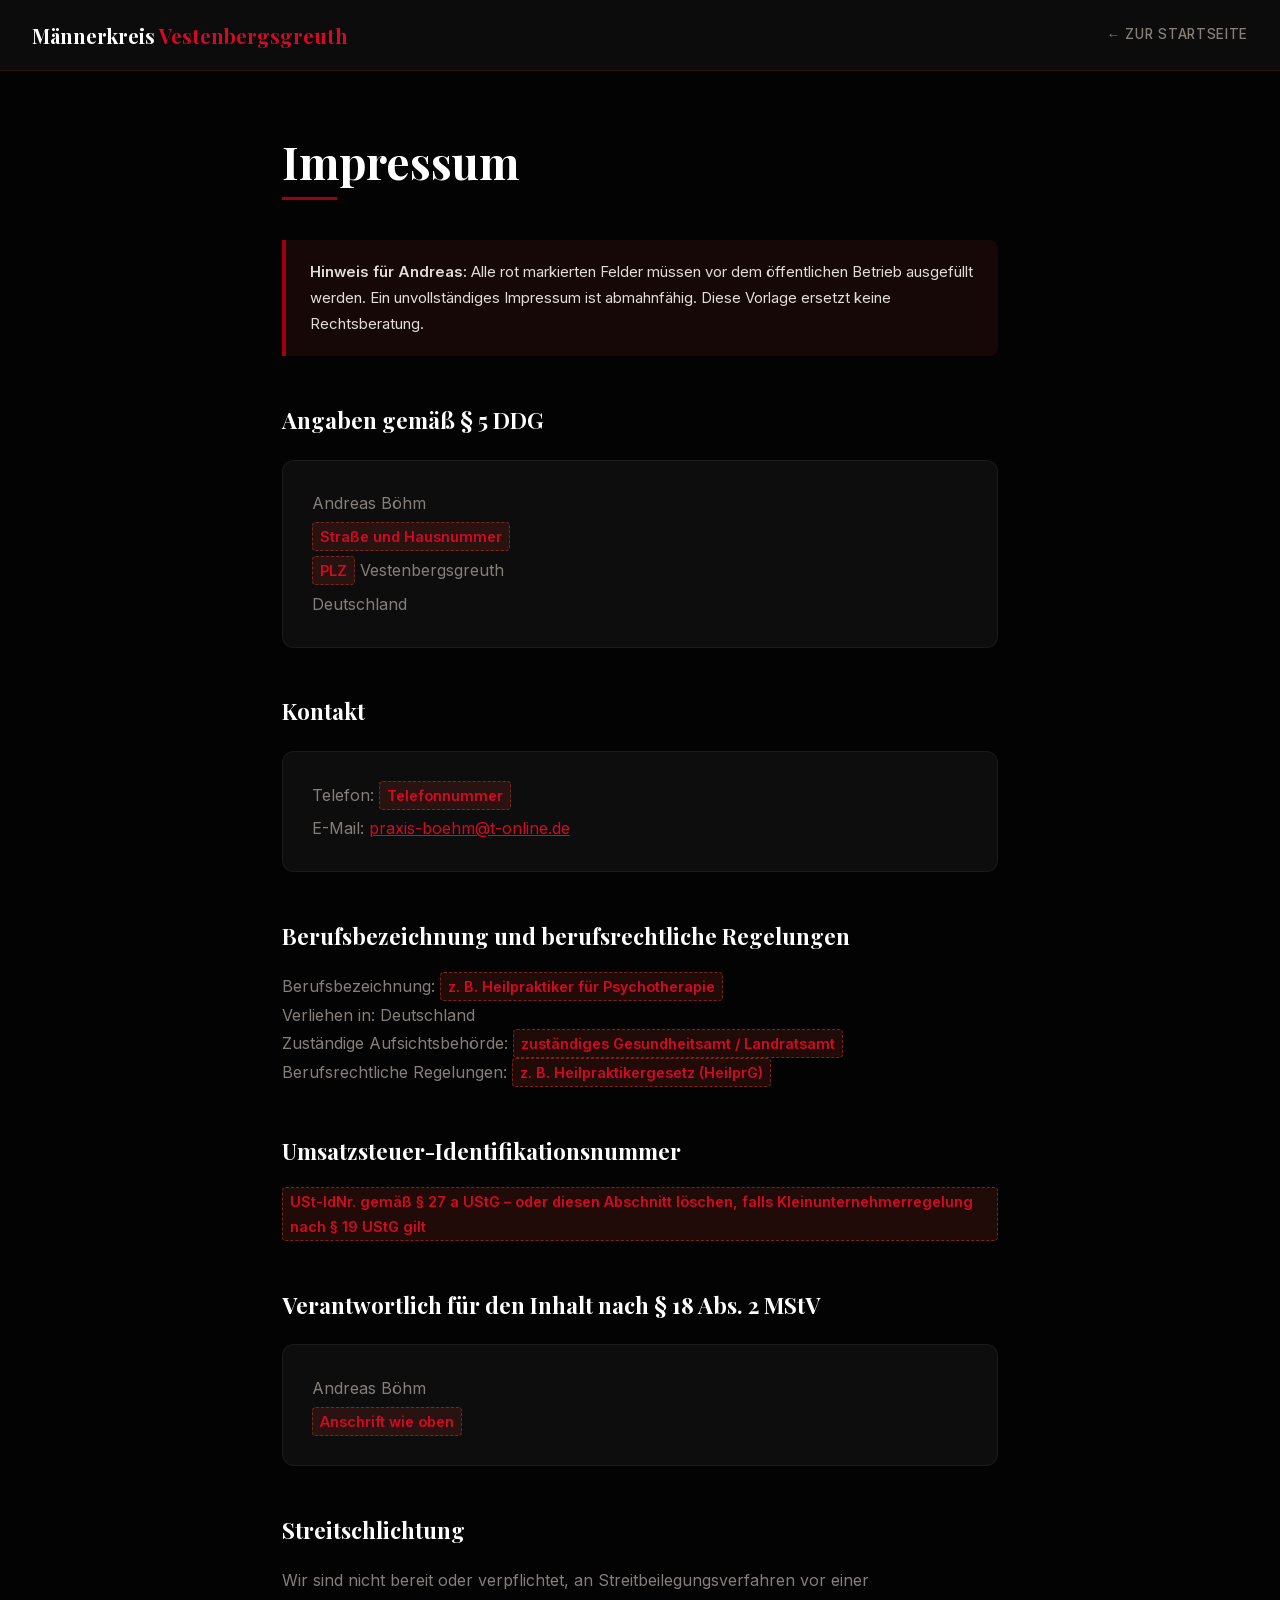
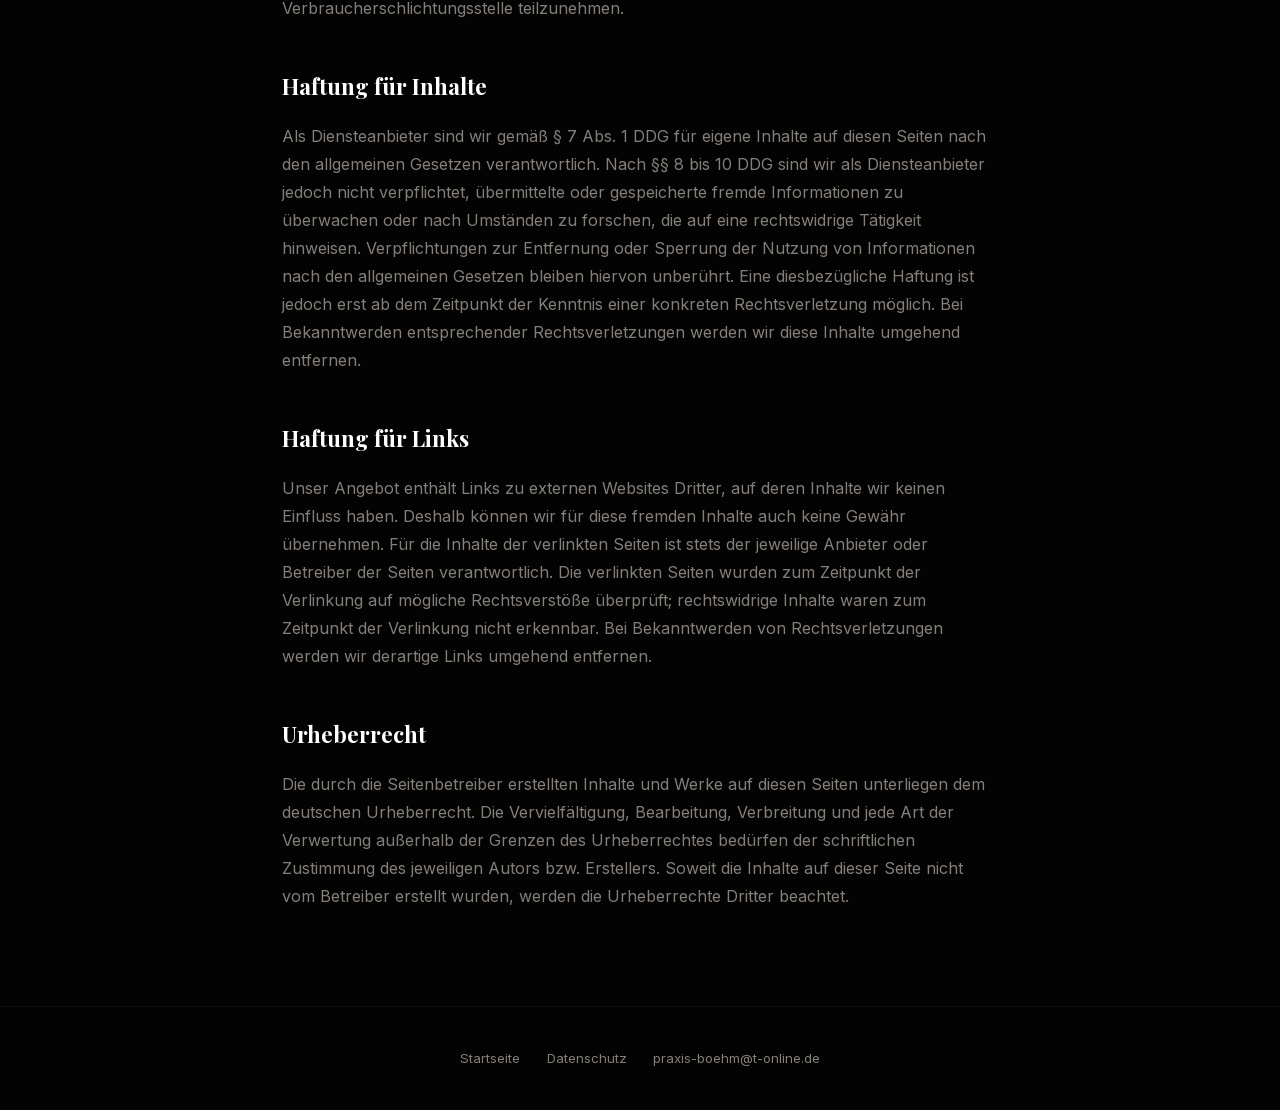
==== impressum.html @ dda54389 "Landingpage als statische Seite ohne externe Abhängigkeiten Nachbau der bei Manus gehosteten Seite m" ====
<!doctype html>
<html lang="de">
  <head>
    <meta charset="UTF-8" />
    <meta name="viewport" content="width=device-width, initial-scale=1.0" />
    <title>Impressum – Männerkreis Vestenbergsgreuth</title>
    <meta name="description" content="Impressum und Anbieterkennzeichnung des Männerkreis Vestenbergsgreuth." />
    <meta name="robots" content="noindex, follow" />
    <link rel="icon" type="image/svg+xml" href="favicon.svg" />
    <link rel="stylesheet" href="assets/fonts.css" />
    <link rel="stylesheet" href="assets/legal.css" />
  </head>
  <body>
    <nav class="legal-nav">
      <a class="legal-brand" href="index.html">Männerkreis <span>Vestenbergsgreuth</span></a>
      <a class="legal-back" href="index.html">← Zur Startseite</a>
    </nav>

    <main class="legal-main">
      <h1>Impressum</h1>
      <div class="legal-rule"></div>

      <div class="legal-note">
        <p><strong>Hinweis für Andreas:</strong> Alle rot markierten Felder müssen vor dem
        öffentlichen Betrieb ausgefüllt werden. Ein unvollständiges Impressum ist
        abmahnfähig. Diese Vorlage ersetzt keine Rechtsberatung.</p>
      </div>

      <h2>Angaben gemäß § 5 DDG</h2>
      <div class="legal-card">
        <p>Andreas Böhm</p>
        <p><span class="todo">Straße und Hausnummer</span></p>
        <p><span class="todo">PLZ</span> Vestenbergsgreuth</p>
        <p>Deutschland</p>
      </div>

      <h2>Kontakt</h2>
      <div class="legal-card">
        <p>Telefon: <span class="todo">Telefonnummer</span></p>
        <p>E-Mail: <a href="mailto:praxis-boehm@t-online.de">praxis-boehm@t-online.de</a></p>
      </div>

      <h2>Berufsbezeichnung und berufsrechtliche Regelungen</h2>
      <p>
        Berufsbezeichnung: <span class="todo">z. B. Heilpraktiker für Psychotherapie</span><br />
        Verliehen in: Deutschland<br />
        Zuständige Aufsichtsbehörde: <span class="todo">zuständiges Gesundheitsamt / Landratsamt</span><br />
        Berufsrechtliche Regelungen: <span class="todo">z. B. Heilpraktikergesetz (HeilprG)</span>
      </p>

      <h2>Umsatzsteuer-Identifikationsnummer</h2>
      <p>
        <span class="todo">USt-IdNr. gemäß § 27 a UStG – oder diesen Abschnitt löschen,
        falls Kleinunternehmerregelung nach § 19 UStG gilt</span>
      </p>

      <h2>Verantwortlich für den Inhalt nach § 18 Abs. 2 MStV</h2>
      <div class="legal-card">
        <p>Andreas Böhm</p>
        <p><span class="todo">Anschrift wie oben</span></p>
      </div>

      <h2>Streitschlichtung</h2>
      <p>
        Wir sind nicht bereit oder verpflichtet, an Streitbeilegungsverfahren vor einer
        Verbraucherschlichtungsstelle teilzunehmen.
      </p>

      <h2>Haftung für Inhalte</h2>
      <p>
        Als Diensteanbieter sind wir gemäß § 7 Abs. 1 DDG für eigene Inhalte auf diesen Seiten
        nach den allgemeinen Gesetzen verantwortlich. Nach §§ 8 bis 10 DDG sind wir als
        Diensteanbieter jedoch nicht verpflichtet, übermittelte oder gespeicherte fremde
        Informationen zu überwachen oder nach Umständen zu forschen, die auf eine rechtswidrige
        Tätigkeit hinweisen. Verpflichtungen zur Entfernung oder Sperrung der Nutzung von
        Informationen nach den allgemeinen Gesetzen bleiben hiervon unberührt. Eine
        diesbezügliche Haftung ist jedoch erst ab dem Zeitpunkt der Kenntnis einer konkreten
        Rechtsverletzung möglich. Bei Bekanntwerden entsprechender Rechtsverletzungen werden wir
        diese Inhalte umgehend entfernen.
      </p>

      <h2>Haftung für Links</h2>
      <p>
        Unser Angebot enthält Links zu externen Websites Dritter, auf deren Inhalte wir keinen
        Einfluss haben. Deshalb können wir für diese fremden Inhalte auch keine Gewähr
        übernehmen. Für die Inhalte der verlinkten Seiten ist stets der jeweilige Anbieter oder
        Betreiber der Seiten verantwortlich. Die verlinkten Seiten wurden zum Zeitpunkt der
        Verlinkung auf mögliche Rechtsverstöße überprüft; rechtswidrige Inhalte waren zum
        Zeitpunkt der Verlinkung nicht erkennbar. Bei Bekanntwerden von Rechtsverletzungen
        werden wir derartige Links umgehend entfernen.
      </p>

      <h2>Urheberrecht</h2>
      <p>
        Die durch die Seitenbetreiber erstellten Inhalte und Werke auf diesen Seiten unterliegen
        dem deutschen Urheberrecht. Die Vervielfältigung, Bearbeitung, Verbreitung und jede Art
        der Verwertung außerhalb der Grenzen des Urheberrechtes bedürfen der schriftlichen
        Zustimmung des jeweiligen Autors bzw. Erstellers. Soweit die Inhalte auf dieser Seite
        nicht vom Betreiber erstellt wurden, werden die Urheberrechte Dritter beachtet.
      </p>
    </main>

    <footer class="legal-footer">
      <a href="index.html">Startseite</a>
      <a href="datenschutz.html">Datenschutz</a>
      <a href="mailto:praxis-boehm@t-online.de">praxis-boehm@t-online.de</a>
    </footer>
  </body>
</html>
---- assets/fonts.css ----
/* ---------------------------------------------------------------------------
   Selbst gehostete Schriften (Playfair Display, Inter) – SIL Open Font License.
   Lokal ausgeliefert, damit beim Seitenaufruf keine Verbindung zu Google-Servern
   entsteht und keine Besucher-IP an Dritte übertragen wird (DSGVO Art. 6).
   Enthalten sind die Subsets latin und latin-ext.
--------------------------------------------------------------------------- */

/* latin-ext */
@font-face {
  font-family: 'Inter';
  font-style: normal;
  font-weight: 300;
  font-display: swap;
  src: url(fonts/inter-normal-ext.woff2) format('woff2');
  unicode-range: U+0100-02BA, U+02BD-02C5, U+02C7-02CC, U+02CE-02D7, U+02DD-02FF, U+0304, U+0308, U+0329, U+1D00-1DBF, U+1E00-1E9F, U+1EF2-1EFF, U+2020, U+20A0-20AB, U+20AD-20C0, U+2113, U+2C60-2C7F, U+A720-A7FF;
}

/* latin */
@font-face {
  font-family: 'Inter';
  font-style: normal;
  font-weight: 300;
  font-display: swap;
  src: url(fonts/inter-normal.woff2) format('woff2');
  unicode-range: U+0000-00FF, U+0131, U+0152-0153, U+02BB-02BC, U+02C6, U+02DA, U+02DC, U+0304, U+0308, U+0329, U+2000-206F, U+20AC, U+2122, U+2191, U+2193, U+2212, U+2215, U+FEFF, U+FFFD;
}

/* latin-ext */
@font-face {
  font-family: 'Inter';
  font-style: normal;
  font-weight: 400;
  font-display: swap;
  src: url(fonts/inter-normal-ext.woff2) format('woff2');
  unicode-range: U+0100-02BA, U+02BD-02C5, U+02C7-02CC, U+02CE-02D7, U+02DD-02FF, U+0304, U+0308, U+0329, U+1D00-1DBF, U+1E00-1E9F, U+1EF2-1EFF, U+2020, U+20A0-20AB, U+20AD-20C0, U+2113, U+2C60-2C7F, U+A720-A7FF;
}

/* latin */
@font-face {
  font-family: 'Inter';
  font-style: normal;
  font-weight: 400;
  font-display: swap;
  src: url(fonts/inter-normal.woff2) format('woff2');
  unicode-range: U+0000-00FF, U+0131, U+0152-0153, U+02BB-02BC, U+02C6, U+02DA, U+02DC, U+0304, U+0308, U+0329, U+2000-206F, U+20AC, U+2122, U+2191, U+2193, U+2212, U+2215, U+FEFF, U+FFFD;
}

/* latin-ext */
@font-face {
  font-family: 'Inter';
  font-style: normal;
  font-weight: 500;
  font-display: swap;
  src: url(fonts/inter-normal-ext.woff2) format('woff2');
  unicode-range: U+0100-02BA, U+02BD-02C5, U+02C7-02CC, U+02CE-02D7, U+02DD-02FF, U+0304, U+0308, U+0329, U+1D00-1DBF, U+1E00-1E9F, U+1EF2-1EFF, U+2020, U+20A0-20AB, U+20AD-20C0, U+2113, U+2C60-2C7F, U+A720-A7FF;
}

/* latin */
@font-face {
  font-family: 'Inter';
  font-style: normal;
  font-weight: 500;
  font-display: swap;
  src: url(fonts/inter-normal.woff2) format('woff2');
  unicode-range: U+0000-00FF, U+0131, U+0152-0153, U+02BB-02BC, U+02C6, U+02DA, U+02DC, U+0304, U+0308, U+0329, U+2000-206F, U+20AC, U+2122, U+2191, U+2193, U+2212, U+2215, U+FEFF, U+FFFD;
}

/* latin-ext */
@font-face {
  font-family: 'Inter';
  font-style: normal;
  font-weight: 600;
  font-display: swap;
  src: url(fonts/inter-normal-ext.woff2) format('woff2');
  unicode-range: U+0100-02BA, U+02BD-02C5, U+02C7-02CC, U+02CE-02D7, U+02DD-02FF, U+0304, U+0308, U+0329, U+1D00-1DBF, U+1E00-1E9F, U+1EF2-1EFF, U+2020, U+20A0-20AB, U+20AD-20C0, U+2113, U+2C60-2C7F, U+A720-A7FF;
}

/* latin */
@font-face {
  font-family: 'Inter';
  font-style: normal;
  font-weight: 600;
  font-display: swap;
  src: url(fonts/inter-normal.woff2) format('woff2');
  unicode-range: U+0000-00FF, U+0131, U+0152-0153, U+02BB-02BC, U+02C6, U+02DA, U+02DC, U+0304, U+0308, U+0329, U+2000-206F, U+20AC, U+2122, U+2191, U+2193, U+2212, U+2215, U+FEFF, U+FFFD;
}

/* latin-ext */
@font-face {
  font-family: 'Playfair Display';
  font-style: italic;
  font-weight: 700;
  font-display: swap;
  src: url(fonts/playfair-display-italic-ext.woff2) format('woff2');
  unicode-range: U+0100-02BA, U+02BD-02C5, U+02C7-02CC, U+02CE-02D7, U+02DD-02FF, U+0304, U+0308, U+0329, U+1D00-1DBF, U+1E00-1E9F, U+1EF2-1EFF, U+2020, U+20A0-20AB, U+20AD-20C0, U+2113, U+2C60-2C7F, U+A720-A7FF;
}

/* latin */
@font-face {
  font-family: 'Playfair Display';
  font-style: italic;
  font-weight: 700;
  font-display: swap;
  src: url(fonts/playfair-display-italic.woff2) format('woff2');
  unicode-range: U+0000-00FF, U+0131, U+0152-0153, U+02BB-02BC, U+02C6, U+02DA, U+02DC, U+0304, U+0308, U+0329, U+2000-206F, U+20AC, U+2122, U+2191, U+2193, U+2212, U+2215, U+FEFF, U+FFFD;
}

/* latin-ext */
@font-face {
  font-family: 'Playfair Display';
  font-style: normal;
  font-weight: 700;
  font-display: swap;
  src: url(fonts/playfair-display-normal-ext.woff2) format('woff2');
  unicode-range: U+0100-02BA, U+02BD-02C5, U+02C7-02CC, U+02CE-02D7, U+02DD-02FF, U+0304, U+0308, U+0329, U+1D00-1DBF, U+1E00-1E9F, U+1EF2-1EFF, U+2020, U+20A0-20AB, U+20AD-20C0, U+2113, U+2C60-2C7F, U+A720-A7FF;
}

/* latin */
@font-face {
  font-family: 'Playfair Display';
  font-style: normal;
  font-weight: 700;
  font-display: swap;
  src: url(fonts/playfair-display-normal.woff2) format('woff2');
  unicode-range: U+0000-00FF, U+0131, U+0152-0153, U+02BB-02BC, U+02C6, U+02DA, U+02DC, U+0304, U+0308, U+0329, U+2000-206F, U+20AC, U+2122, U+2191, U+2193, U+2212, U+2215, U+FEFF, U+FFFD;
}

/* latin-ext */
@font-face {
  font-family: 'Playfair Display';
  font-style: normal;
  font-weight: 900;
  font-display: swap;
  src: url(fonts/playfair-display-normal-ext.woff2) format('woff2');
  unicode-range: U+0100-02BA, U+02BD-02C5, U+02C7-02CC, U+02CE-02D7, U+02DD-02FF, U+0304, U+0308, U+0329, U+1D00-1DBF, U+1E00-1E9F, U+1EF2-1EFF, U+2020, U+20A0-20AB, U+20AD-20C0, U+2113, U+2C60-2C7F, U+A720-A7FF;
}

/* latin */
@font-face {
  font-family: 'Playfair Display';
  font-style: normal;
  font-weight: 900;
  font-display: swap;
  src: url(fonts/playfair-display-normal.woff2) format('woff2');
  unicode-range: U+0000-00FF, U+0131, U+0152-0153, U+02BB-02BC, U+02C6, U+02DA, U+02DC, U+0304, U+0308, U+0329, U+2000-206F, U+20AC, U+2122, U+2191, U+2193, U+2212, U+2215, U+FEFF, U+FFFD;
}
---- assets/legal.css ----
/* ---------------------------------------------------------------------------
   Styling für die Rechtsseiten (Impressum, Datenschutzerklärung).
   Übernimmt Palette und Typografie der Startseite.
--------------------------------------------------------------------------- */
:root {
  --mk-bg:      oklch(0.10 0 0);
  --mk-surface: oklch(0.16 0 0);
  --mk-text:    oklch(0.90 0.01 65);
  --mk-muted:   oklch(0.60 0.01 65);
  --mk-accent:  oklch(0.55 0.22 25);
  --mk-accent-strong: oklch(0.44 0.19 25);
}

* { box-sizing: border-box; }

body {
  margin: 0;
  background: var(--mk-bg);
  color: var(--mk-text);
  font-family: 'Inter', sans-serif;
  font-size: 1rem;
  line-height: 1.75;
  -webkit-font-smoothing: antialiased;
}

.legal-nav {
  position: sticky;
  top: 0;
  z-index: 10;
  display: flex;
  align-items: center;
  justify-content: space-between;
  gap: 1rem;
  flex-wrap: wrap;
  padding: 1.1rem 2rem;
  background: rgba(13, 13, 13, 0.93);
  backdrop-filter: blur(12px);
  border-bottom: 1px solid rgba(192, 57, 43, 0.18);
}
.legal-brand {
  font-family: 'Playfair Display', serif;
  font-size: 1.25rem;
  font-weight: 700;
  color: white;
  text-decoration: none;
}
.legal-brand span { color: var(--mk-accent); }
.legal-back {
  color: var(--mk-muted);
  text-decoration: none;
  font-size: 0.85rem;
  font-weight: 500;
  letter-spacing: 0.05em;
  text-transform: uppercase;
  transition: color 0.3s;
}
.legal-back:hover { color: var(--mk-accent); }

.legal-main { max-width: 780px; margin: 0 auto; padding: 4rem 2rem 5rem; }

.legal-main h1 {
  font-family: 'Playfair Display', serif;
  font-size: clamp(2rem, 5vw, 2.8rem);
  font-weight: 700;
  color: white;
  line-height: 1.2;
  margin: 0 0 0.5rem;
}
.legal-rule { width: 55px; height: 3px; background: var(--mk-accent-strong); margin: 0 0 2.5rem; }

.legal-main h2 {
  font-family: 'Playfair Display', serif;
  font-size: 1.4rem;
  font-weight: 700;
  color: white;
  margin: 2.8rem 0 0.9rem;
}
.legal-main h3 {
  font-size: 1.02rem;
  font-weight: 600;
  color: white;
  margin: 1.8rem 0 0.5rem;
}
.legal-main p, .legal-main li { color: var(--mk-muted); }
.legal-main ul { padding-left: 1.2rem; }
.legal-main li { margin-bottom: 0.4rem; }
.legal-main a { color: var(--mk-accent); text-decoration: underline; }

.legal-card {
  background: var(--mk-surface);
  border: 1px solid rgba(255, 255, 255, 0.06);
  border-radius: 12px;
  padding: 1.5rem 1.8rem;
  margin: 1.2rem 0;
}
.legal-card p { margin: 0.3rem 0; }

/* Deutlich sichtbare Markierung für Angaben, die noch fehlen. */
.todo {
  display: inline-block;
  background: rgba(192, 57, 43, 0.16);
  border: 1px dashed rgba(192, 57, 43, 0.55);
  border-radius: 4px;
  padding: 0.05rem 0.45rem;
  color: var(--mk-accent);
  font-size: 0.9em;
  font-weight: 600;
}

.legal-note {
  background: rgba(192, 57, 43, 0.09);
  border-left: 4px solid var(--mk-accent-strong);
  border-radius: 0 8px 8px 0;
  padding: 1.2rem 1.5rem;
  margin: 2rem 0;
}
.legal-note p { margin: 0; color: var(--mk-text); font-size: 0.93rem; }

.legal-footer {
  border-top: 1px solid rgba(255, 255, 255, 0.05);
  padding: 2.5rem 2rem;
  text-align: center;
  font-size: 0.83rem;
  color: var(--mk-muted);
}
.legal-footer a { color: var(--mk-muted); text-decoration: none; margin: 0 0.7rem; transition: color 0.3s; }
.legal-footer a:hover { color: var(--mk-accent); }
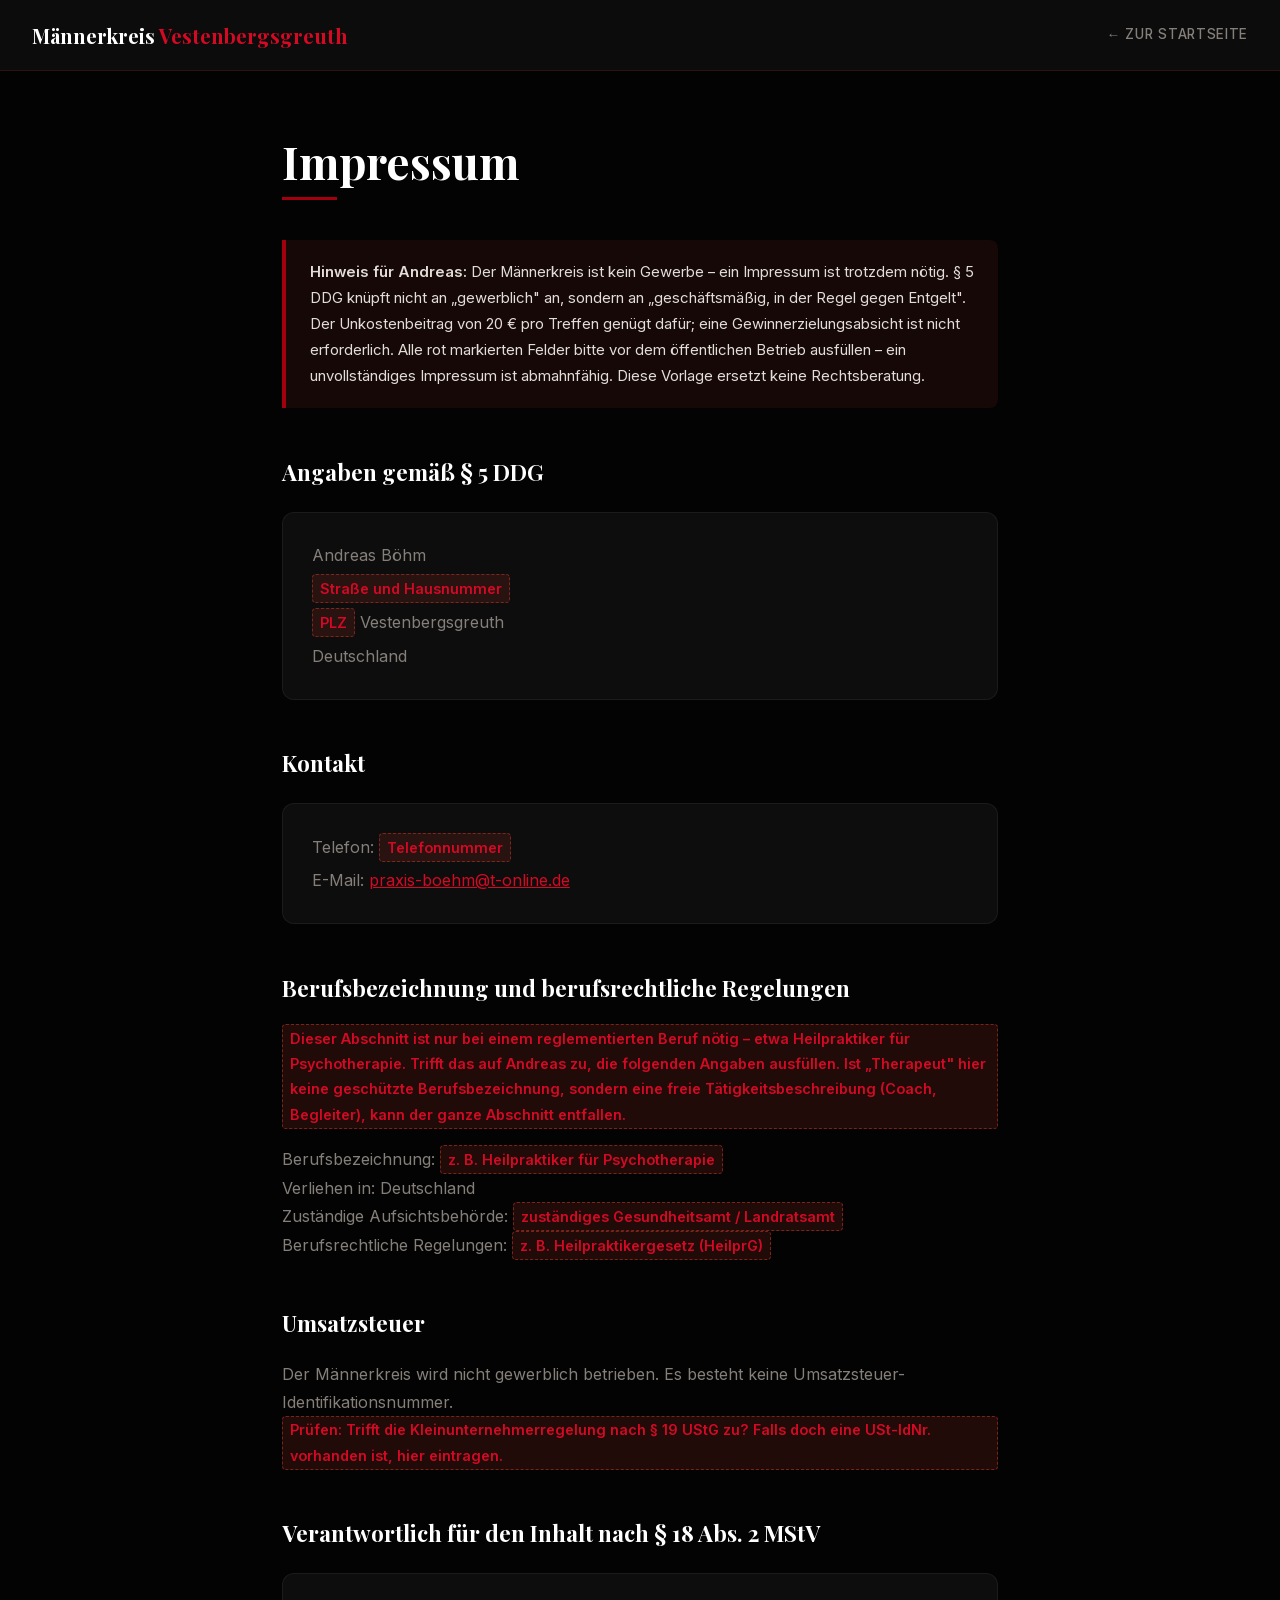
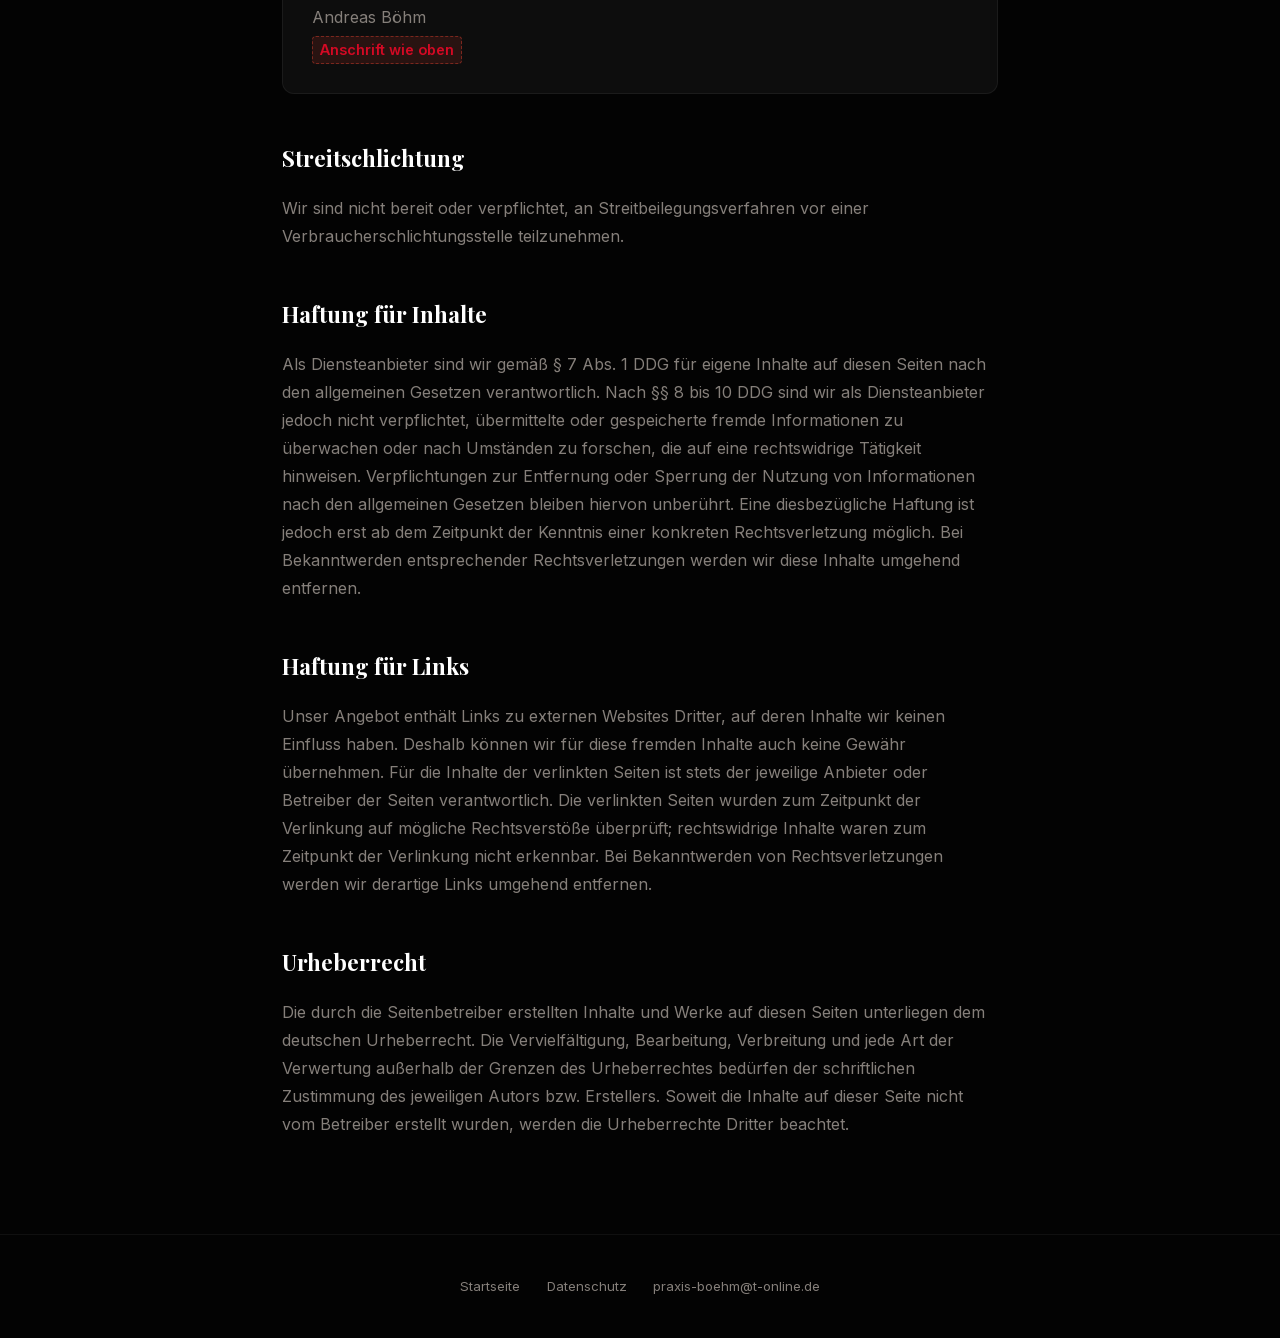
==== commit ef5bf1e3: "Rechtsseiten auf nicht-gewerblichen Betrieb angepasst Der Männerkreis ist kein Gewerbe, aber wegen d" ====
--- a/impressum.html
+++ b/impressum.html
@@ -21,9 +21,13 @@
       <div class="legal-rule"></div>
 
       <div class="legal-note">
-        <p><strong>Hinweis für Andreas:</strong> Alle rot markierten Felder müssen vor dem
-        öffentlichen Betrieb ausgefüllt werden. Ein unvollständiges Impressum ist
-        abmahnfähig. Diese Vorlage ersetzt keine Rechtsberatung.</p>
+        <p><strong>Hinweis für Andreas:</strong> Der Männerkreis ist kein Gewerbe – ein
+        Impressum ist trotzdem nötig. § 5 DDG knüpft nicht an „gewerblich" an, sondern an
+        „geschäftsmäßig, in der Regel gegen Entgelt". Der Unkostenbeitrag von 20 € pro
+        Treffen genügt dafür; eine Gewinnerzielungsabsicht ist nicht erforderlich.
+        Alle rot markierten Felder bitte vor dem öffentlichen Betrieb ausfüllen –
+        ein unvollständiges Impressum ist abmahnfähig. Diese Vorlage ersetzt keine
+        Rechtsberatung.</p>
       </div>
 
       <h2>Angaben gemäß § 5 DDG</h2>
@@ -42,16 +46,25 @@
 
       <h2>Berufsbezeichnung und berufsrechtliche Regelungen</h2>
       <p>
+        <span class="todo">Dieser Abschnitt ist nur bei einem reglementierten Beruf nötig –
+        etwa Heilpraktiker für Psychotherapie. Trifft das auf Andreas zu, die folgenden
+        Angaben ausfüllen. Ist „Therapeut" hier keine geschützte Berufsbezeichnung, sondern
+        eine freie Tätigkeitsbeschreibung (Coach, Begleiter), kann der ganze Abschnitt
+        entfallen.</span>
+      </p>
+      <p>
         Berufsbezeichnung: <span class="todo">z. B. Heilpraktiker für Psychotherapie</span><br />
         Verliehen in: Deutschland<br />
         Zuständige Aufsichtsbehörde: <span class="todo">zuständiges Gesundheitsamt / Landratsamt</span><br />
         Berufsrechtliche Regelungen: <span class="todo">z. B. Heilpraktikergesetz (HeilprG)</span>
       </p>
 
-      <h2>Umsatzsteuer-Identifikationsnummer</h2>
+      <h2>Umsatzsteuer</h2>
       <p>
-        <span class="todo">USt-IdNr. gemäß § 27 a UStG – oder diesen Abschnitt löschen,
-        falls Kleinunternehmerregelung nach § 19 UStG gilt</span>
+        Der Männerkreis wird nicht gewerblich betrieben. Es besteht keine
+        Umsatzsteuer-Identifikationsnummer.
+        <span class="todo">Prüfen: Trifft die Kleinunternehmerregelung nach § 19 UStG zu?
+        Falls doch eine USt-IdNr. vorhanden ist, hier eintragen.</span>
       </p>
 
       <h2>Verantwortlich für den Inhalt nach § 18 Abs. 2 MStV</h2>
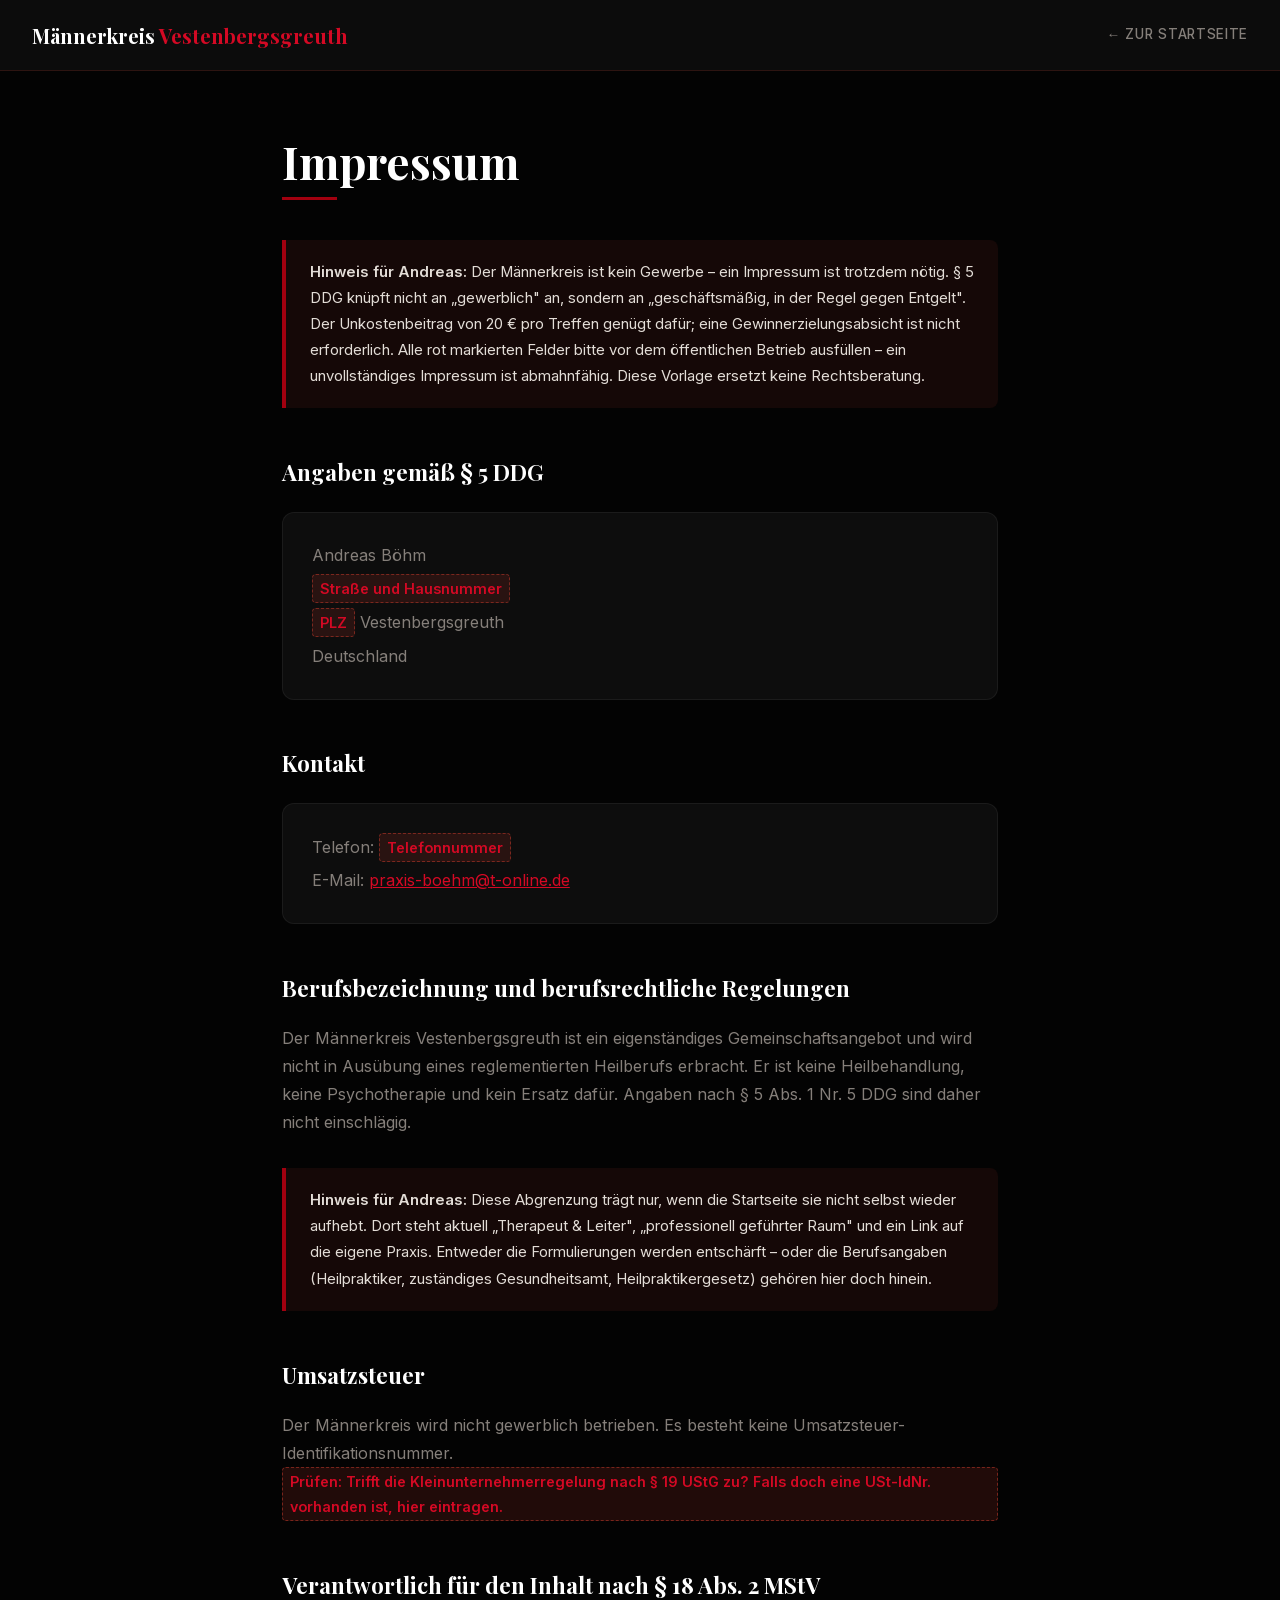
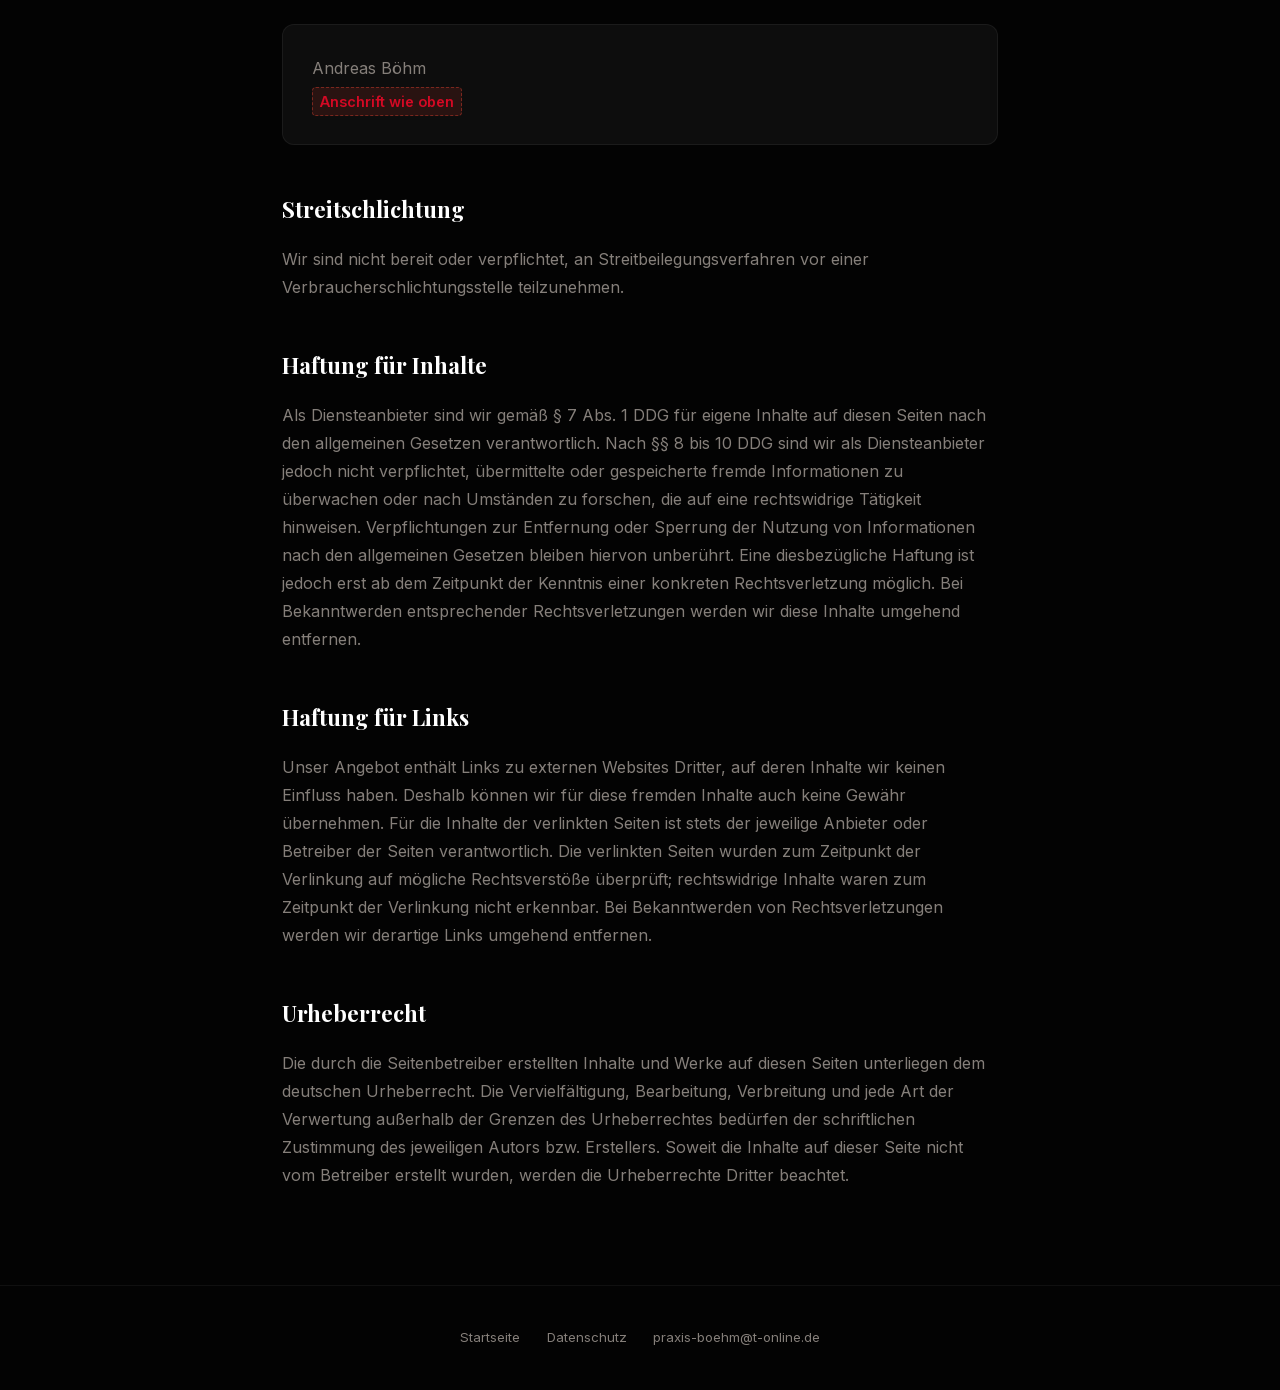
==== commit 4e090806: "Impressum: Männerkreis als eigenständiges Angebot abgegrenzt Der Männerkreis wird nicht in Ausübung " ====
--- a/impressum.html
+++ b/impressum.html
@@ -46,18 +46,18 @@
 
       <h2>Berufsbezeichnung und berufsrechtliche Regelungen</h2>
       <p>
-        <span class="todo">Dieser Abschnitt ist nur bei einem reglementierten Beruf nötig –
-        etwa Heilpraktiker für Psychotherapie. Trifft das auf Andreas zu, die folgenden
-        Angaben ausfüllen. Ist „Therapeut" hier keine geschützte Berufsbezeichnung, sondern
-        eine freie Tätigkeitsbeschreibung (Coach, Begleiter), kann der ganze Abschnitt
-        entfallen.</span>
+        Der Männerkreis Vestenbergsgreuth ist ein eigenständiges Gemeinschaftsangebot und
+        wird nicht in Ausübung eines reglementierten Heilberufs erbracht. Er ist keine
+        Heilbehandlung, keine Psychotherapie und kein Ersatz dafür. Angaben nach
+        § 5 Abs. 1 Nr. 5 DDG sind daher nicht einschlägig.
       </p>
-      <p>
-        Berufsbezeichnung: <span class="todo">z. B. Heilpraktiker für Psychotherapie</span><br />
-        Verliehen in: Deutschland<br />
-        Zuständige Aufsichtsbehörde: <span class="todo">zuständiges Gesundheitsamt / Landratsamt</span><br />
-        Berufsrechtliche Regelungen: <span class="todo">z. B. Heilpraktikergesetz (HeilprG)</span>
-      </p>
+      <div class="legal-note">
+        <p><strong>Hinweis für Andreas:</strong> Diese Abgrenzung trägt nur, wenn die
+        Startseite sie nicht selbst wieder aufhebt. Dort steht aktuell „Therapeut &amp; Leiter",
+        „professionell geführter Raum" und ein Link auf die eigene Praxis. Entweder die
+        Formulierungen werden entschärft – oder die Berufsangaben (Heilpraktiker,
+        zuständiges Gesundheitsamt, Heilpraktikergesetz) gehören hier doch hinein.</p>
+      </div>
 
       <h2>Umsatzsteuer</h2>
       <p>
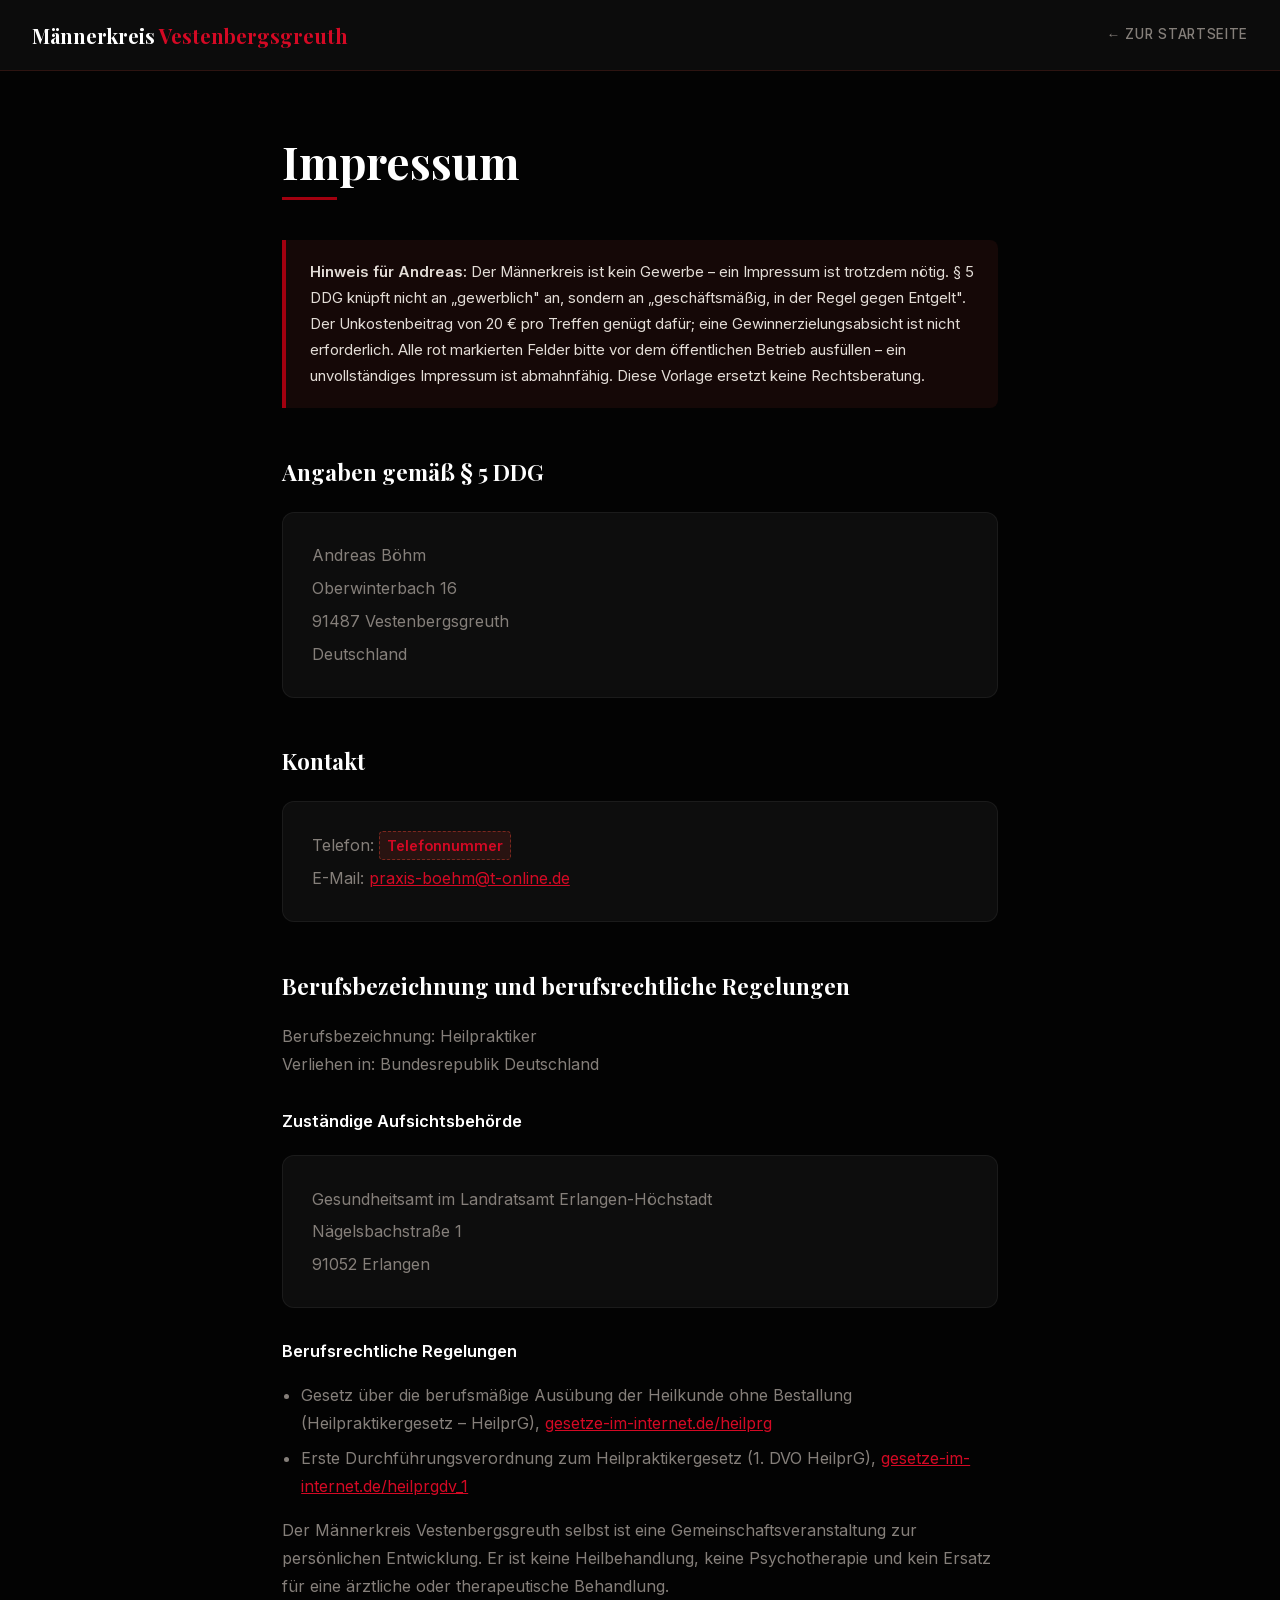
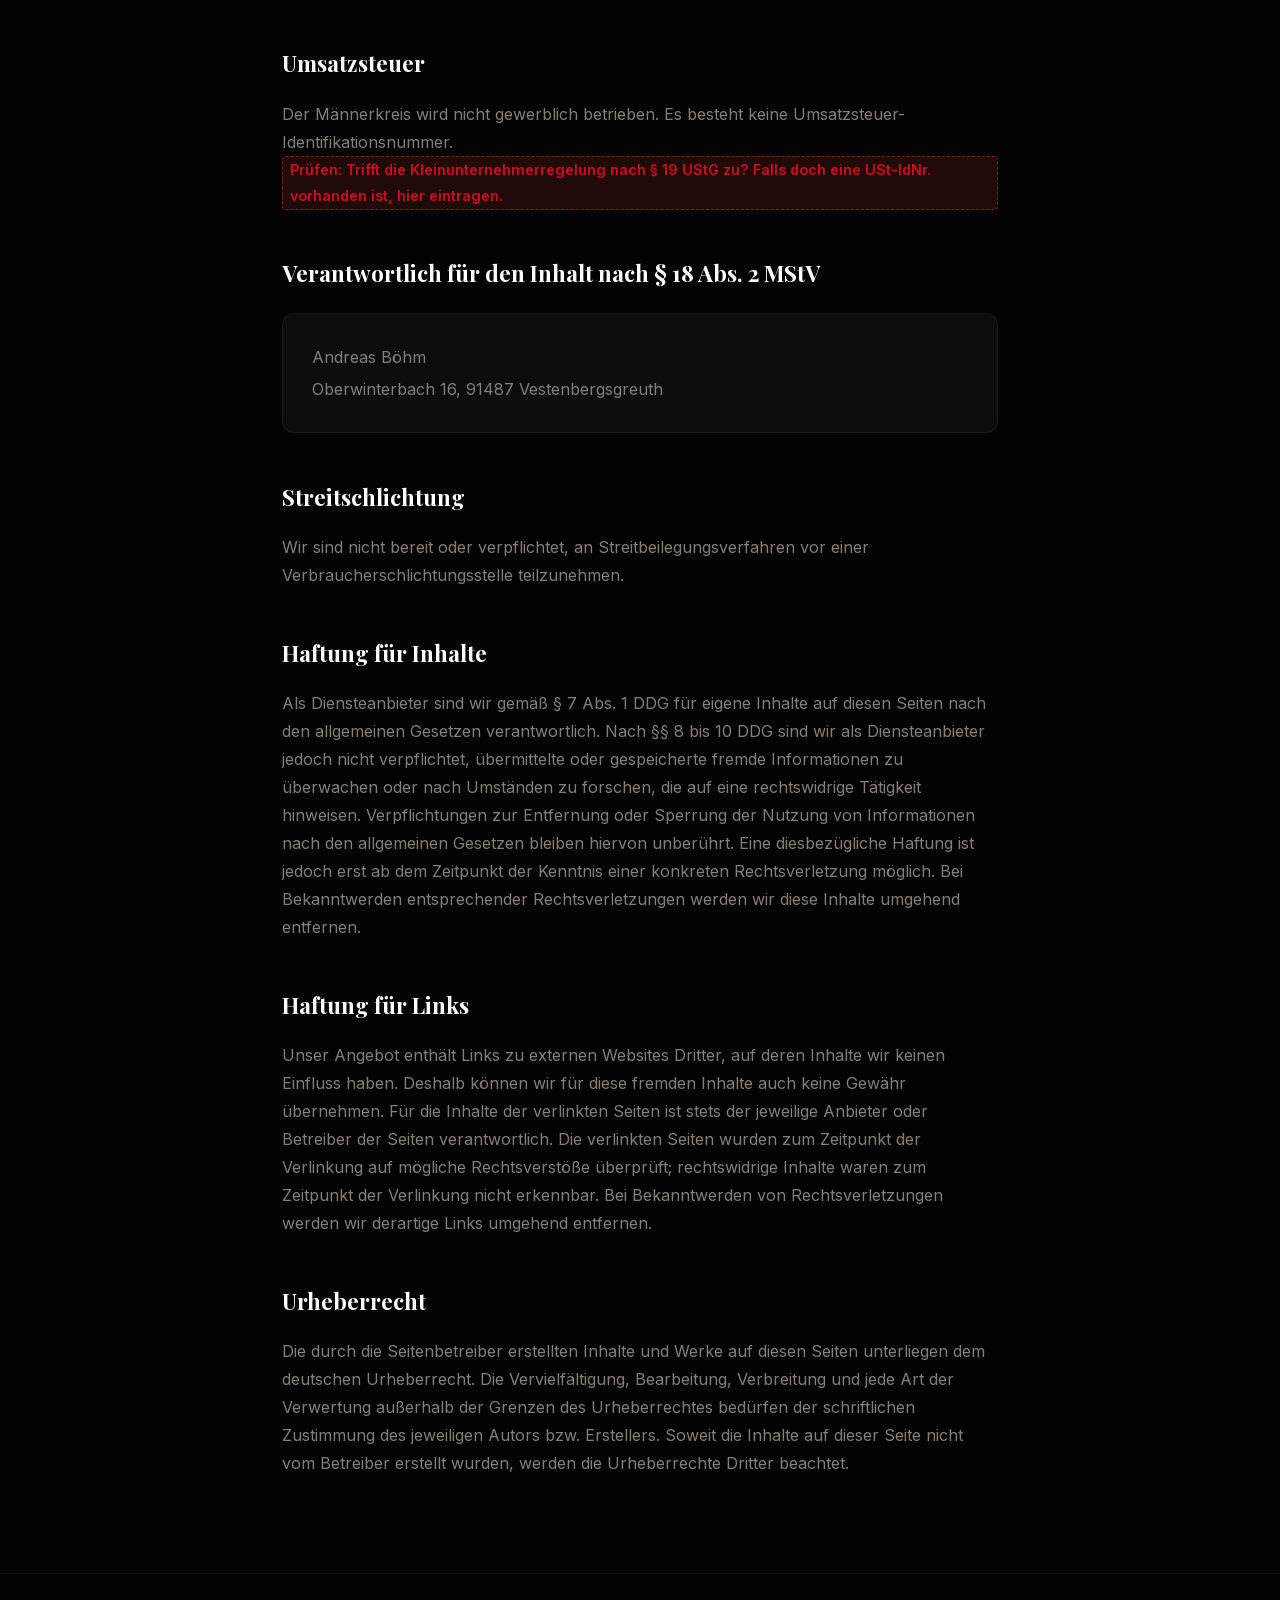
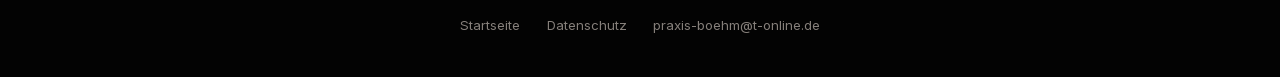
==== commit 2e2ed15c: "Impressum und Datenschutz mit den Angaben von Andreas Böhm ausgefüllt Anschrift Oberwinterbach 16, 9" ====
--- a/impressum.html
+++ b/impressum.html
@@ -33,8 +33,8 @@
       <h2>Angaben gemäß § 5 DDG</h2>
       <div class="legal-card">
         <p>Andreas Böhm</p>
-        <p><span class="todo">Straße und Hausnummer</span></p>
-        <p><span class="todo">PLZ</span> Vestenbergsgreuth</p>
+        <p>Oberwinterbach 16</p>
+        <p>91487 Vestenbergsgreuth</p>
         <p>Deutschland</p>
       </div>
 
@@ -46,18 +46,28 @@
 
       <h2>Berufsbezeichnung und berufsrechtliche Regelungen</h2>
       <p>
-        Der Männerkreis Vestenbergsgreuth ist ein eigenständiges Gemeinschaftsangebot und
-        wird nicht in Ausübung eines reglementierten Heilberufs erbracht. Er ist keine
-        Heilbehandlung, keine Psychotherapie und kein Ersatz dafür. Angaben nach
-        § 5 Abs. 1 Nr. 5 DDG sind daher nicht einschlägig.
+        Berufsbezeichnung: Heilpraktiker<br />
+        Verliehen in: Bundesrepublik Deutschland
       </p>
-      <div class="legal-note">
-        <p><strong>Hinweis für Andreas:</strong> Diese Abgrenzung trägt nur, wenn die
-        Startseite sie nicht selbst wieder aufhebt. Dort steht aktuell „Therapeut &amp; Leiter",
-        „professionell geführter Raum" und ein Link auf die eigene Praxis. Entweder die
-        Formulierungen werden entschärft – oder die Berufsangaben (Heilpraktiker,
-        zuständiges Gesundheitsamt, Heilpraktikergesetz) gehören hier doch hinein.</p>
+      <h3>Zuständige Aufsichtsbehörde</h3>
+      <div class="legal-card">
+        <p>Gesundheitsamt im Landratsamt Erlangen-Höchstadt</p>
+        <p>Nägelsbachstraße 1</p>
+        <p>91052 Erlangen</p>
       </div>
+      <h3>Berufsrechtliche Regelungen</h3>
+      <ul>
+        <li>Gesetz über die berufsmäßige Ausübung der Heilkunde ohne Bestallung
+          (Heilpraktikergesetz – HeilprG),
+          <a href="https://www.gesetze-im-internet.de/heilprg/" rel="noopener">gesetze-im-internet.de/heilprg</a></li>
+        <li>Erste Durchführungsverordnung zum Heilpraktikergesetz (1. DVO HeilprG),
+          <a href="https://www.gesetze-im-internet.de/heilprgdv_1/" rel="noopener">gesetze-im-internet.de/heilprgdv_1</a></li>
+      </ul>
+      <p>
+        Der Männerkreis Vestenbergsgreuth selbst ist eine Gemeinschaftsveranstaltung zur
+        persönlichen Entwicklung. Er ist keine Heilbehandlung, keine Psychotherapie und kein
+        Ersatz für eine ärztliche oder therapeutische Behandlung.
+      </p>
 
       <h2>Umsatzsteuer</h2>
       <p>
@@ -70,7 +80,7 @@
       <h2>Verantwortlich für den Inhalt nach § 18 Abs. 2 MStV</h2>
       <div class="legal-card">
         <p>Andreas Böhm</p>
-        <p><span class="todo">Anschrift wie oben</span></p>
+        <p>Oberwinterbach 16, 91487 Vestenbergsgreuth</p>
       </div>
 
       <h2>Streitschlichtung</h2>
